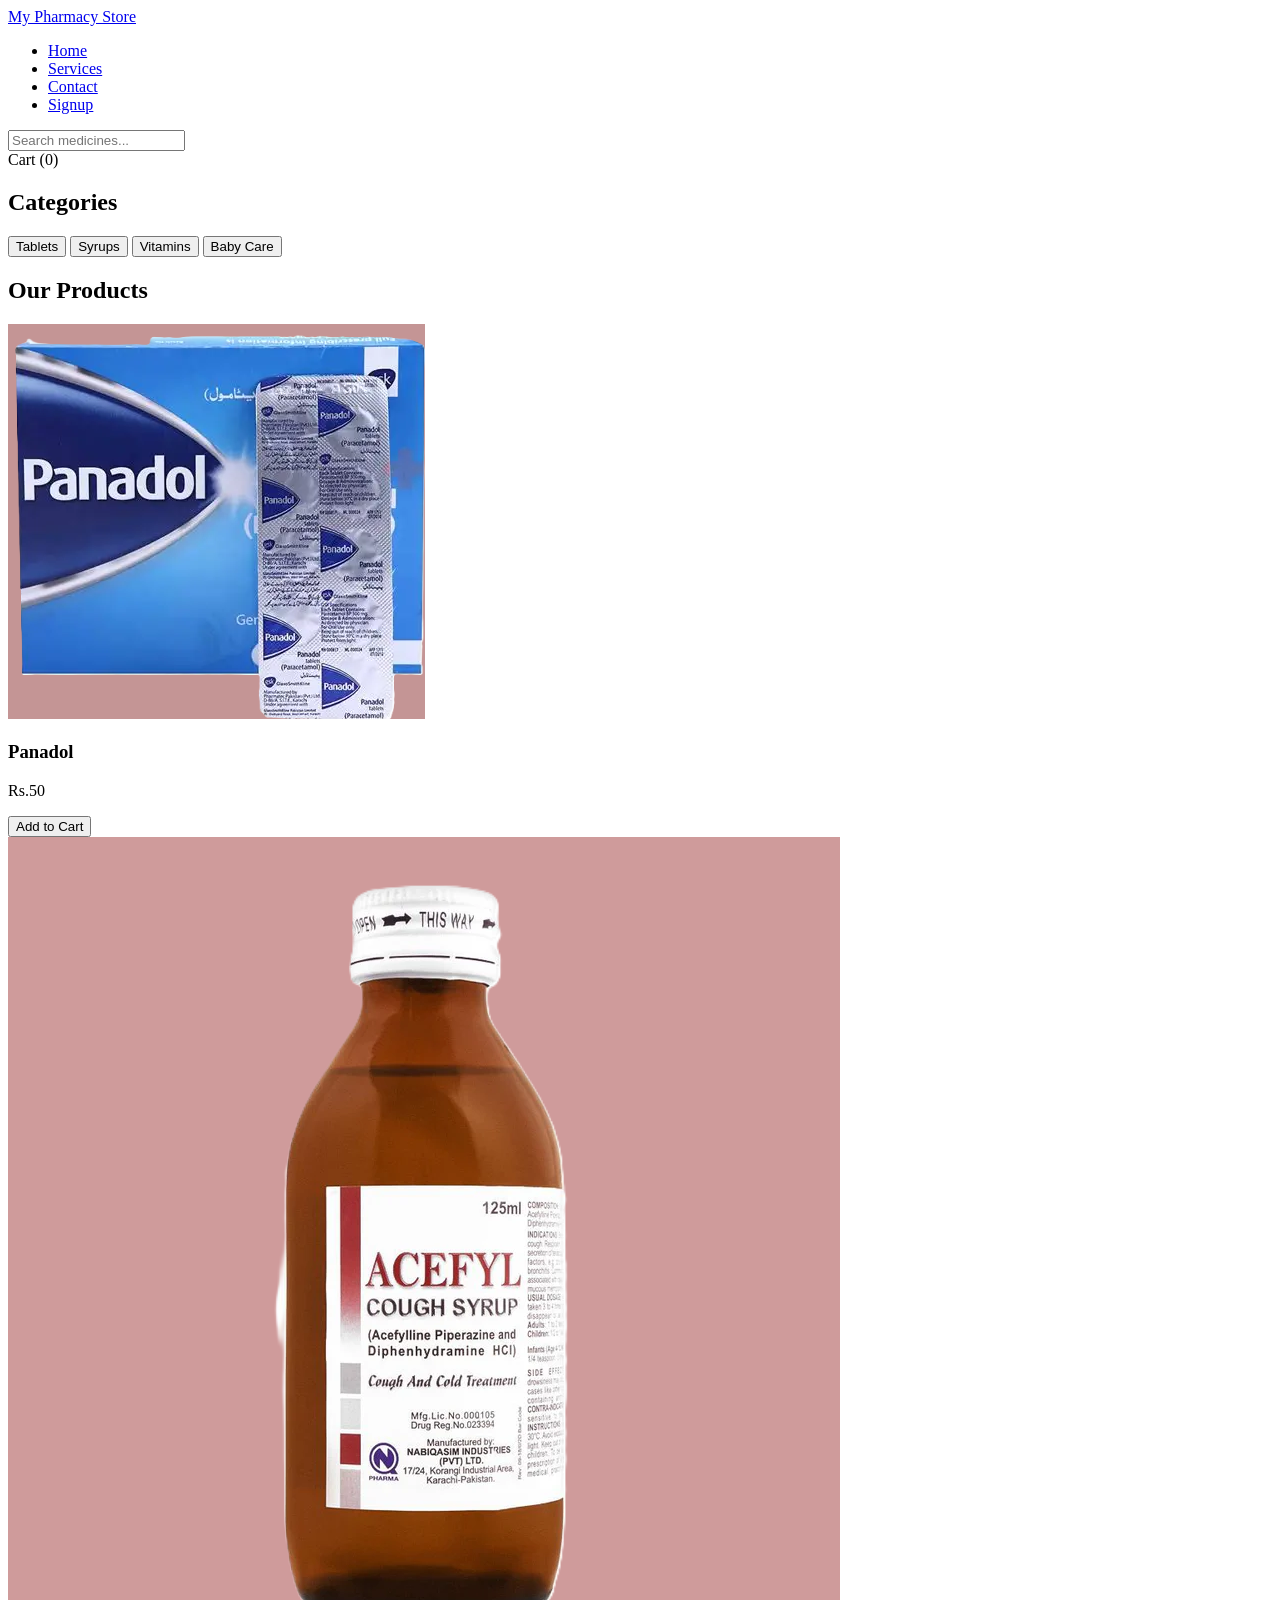
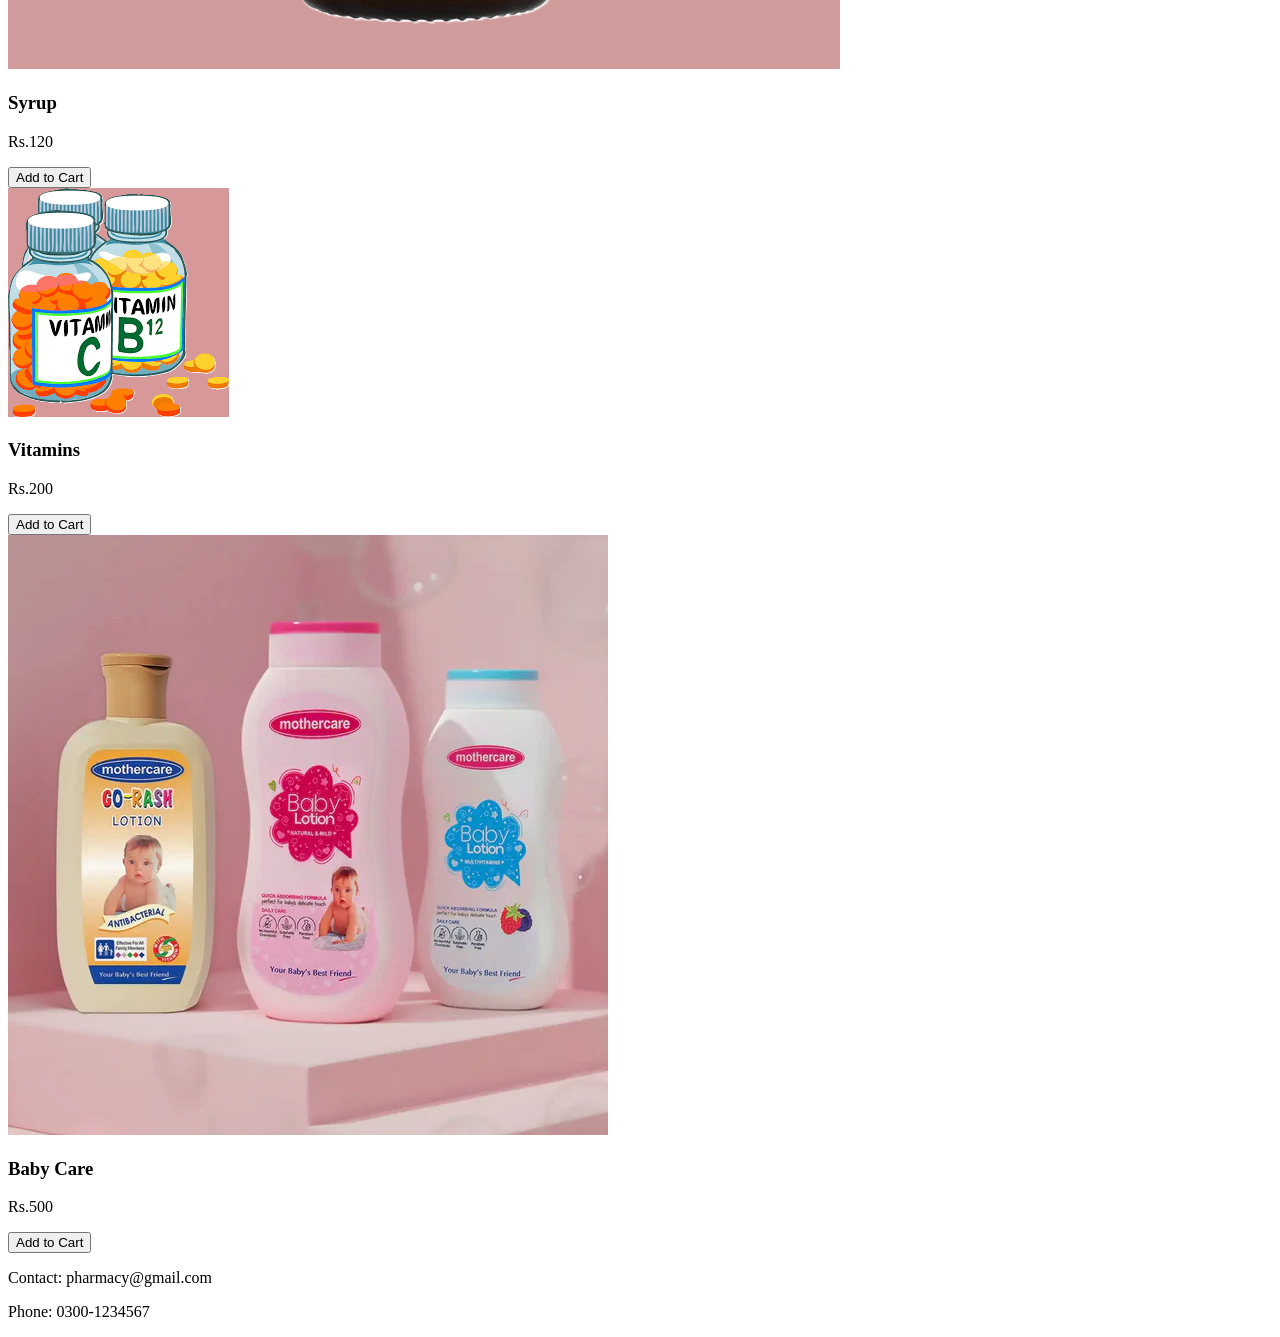
==== index.html @ c1d27a6e "Initial commit" ====
<!DOCTYPE html>
<html lang="en">
<head>
<meta charset="UTF-8">
<meta name="viewport" content="width=device-width, initial-scale=1.0">
<title>My Pharmacy Store</title>
<link rel="stylesheet" href="cssFile/globalStyles.css">
</head>

<body>

  
<header>
<nav>
<a href="#">My Pharmacy Store</a>


<ul>
  <li><a href="index.html">Home</a></li>
  <li><a href="pages/services.html">Services</a></li>
  <li><a href="pages/contact.html">Contact</a></li>
  <li><a href="pages/signup.html">Signup</a></li>
</ul>
<input type="text" placeholder="Search medicines...">
<div class="cart-box">
  Cart (<span id="cart-count">0</span>)
</div>
</nav>
</header> 
<div class="page">

<h2>Categories</h2>
<button class="cat-box" onclick="filterCategory('tablets')">Tablets</button>
<button class="cat-box" onclick="filterCategory('syrups')">Syrups</button>
<button class="cat-box" onclick="filterCategory('vitamins')">Vitamins</button>
<button class="cat-box" onclick="filterCategory('baby-care')">Baby Care</button>
</div>
<h2>Our Products</h2>

<div class="card-container">

<div class="card product tablets">
<img src="sources/panadol.png" alt="Panadol Medicine">
<h3>Panadol</h3>
<p>Rs.50</p>
<button onclick="addItem('Panadol', 50)">Add to Cart</button>
  
</div>

<div class="card product syrups">
<img src="sources/syrup.png" alt="Cough Syrup Medicine">
<h3>Syrup</h3>
<p>Rs.120</p>
<button onclick="addItem('Syrup', 120)">Add to Cart</button>
</div>

<div class="card product vitamins ">
<img src="sources/vitamins.png" alt="Vitamins Medicine">
<h3>Vitamins</h3>
<p>Rs.200</p>
<button onclick="addItem('Vitamins', 200)">Add to Cart</button>
</div>

<div class="card product baby-care">
<img src="sources/babycare.png" alt="Baby Care Products">
<h3>Baby Care</h3>
<p>Rs.500</p>
<button onclick="addItem('Baby Care', 500)">Add to Cart</button>
</div>
</div>
<script src="js/functions.js"></script>
</body>
</html>
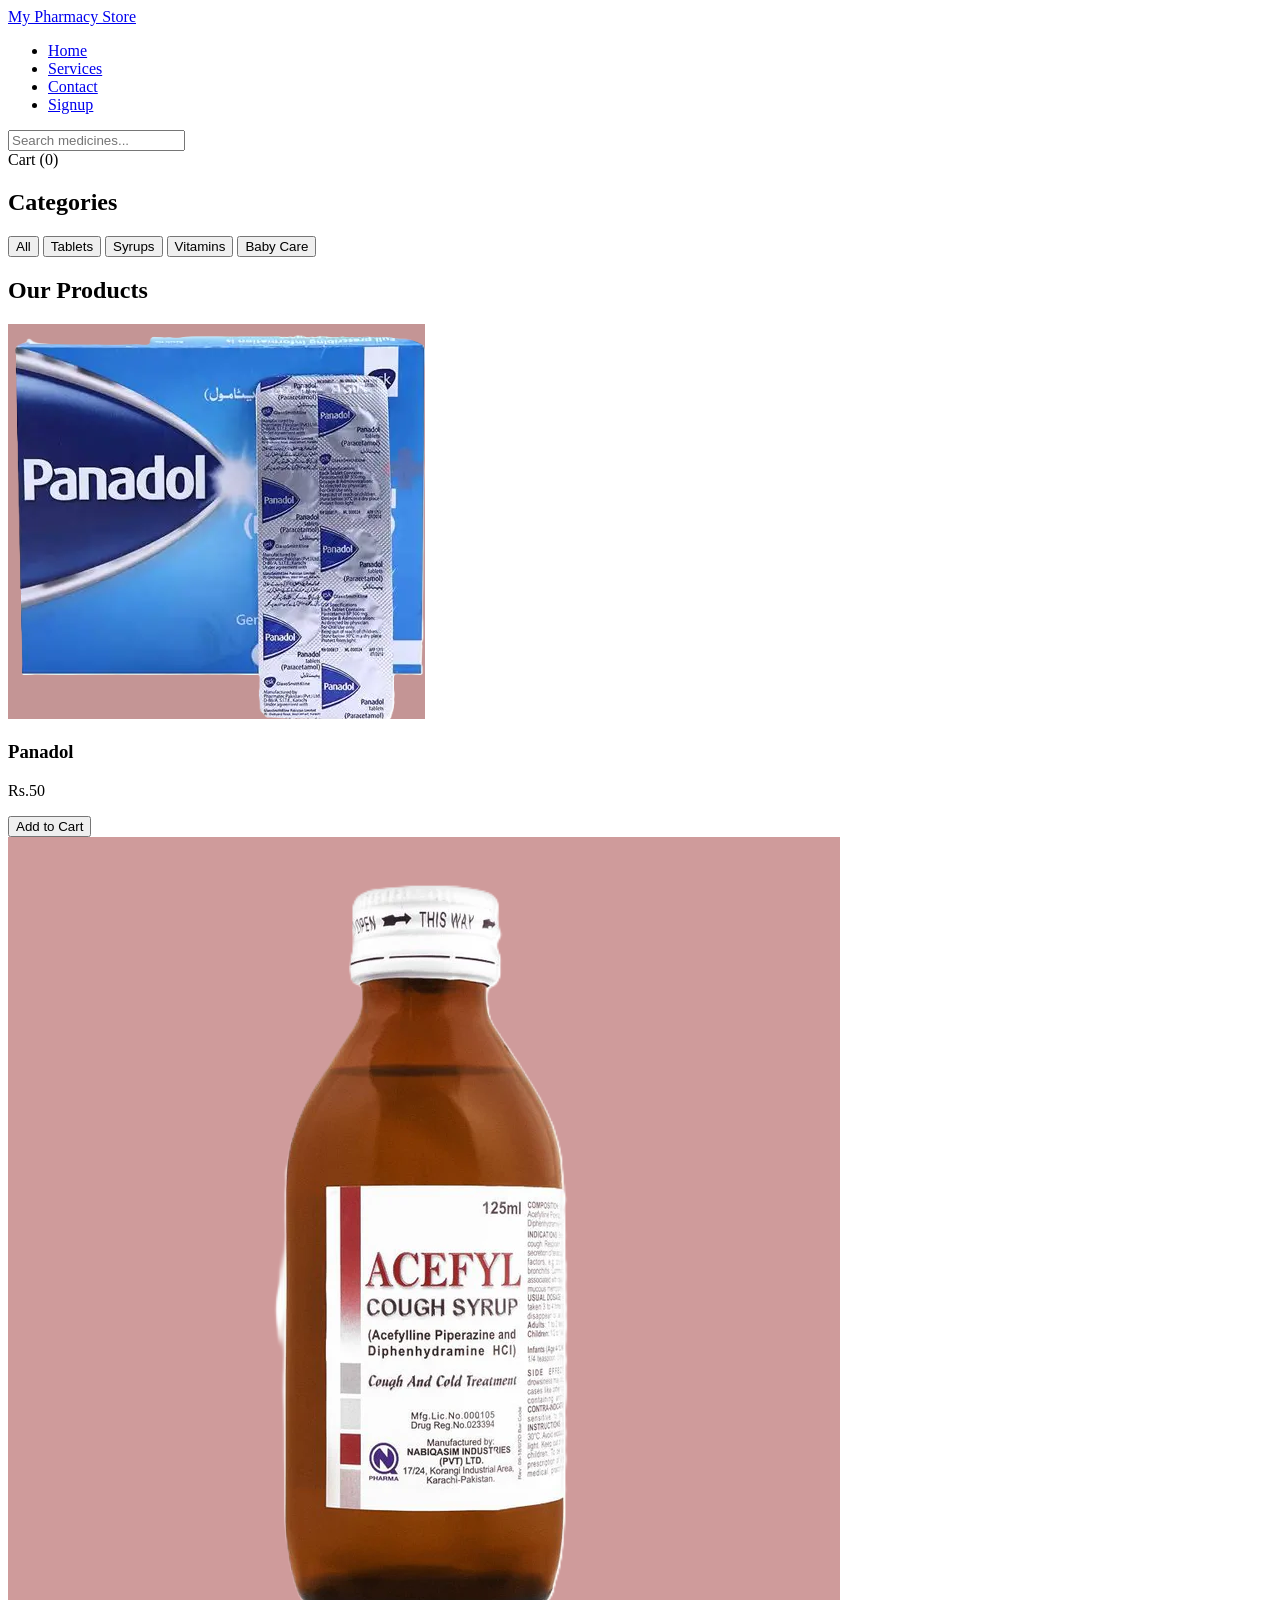
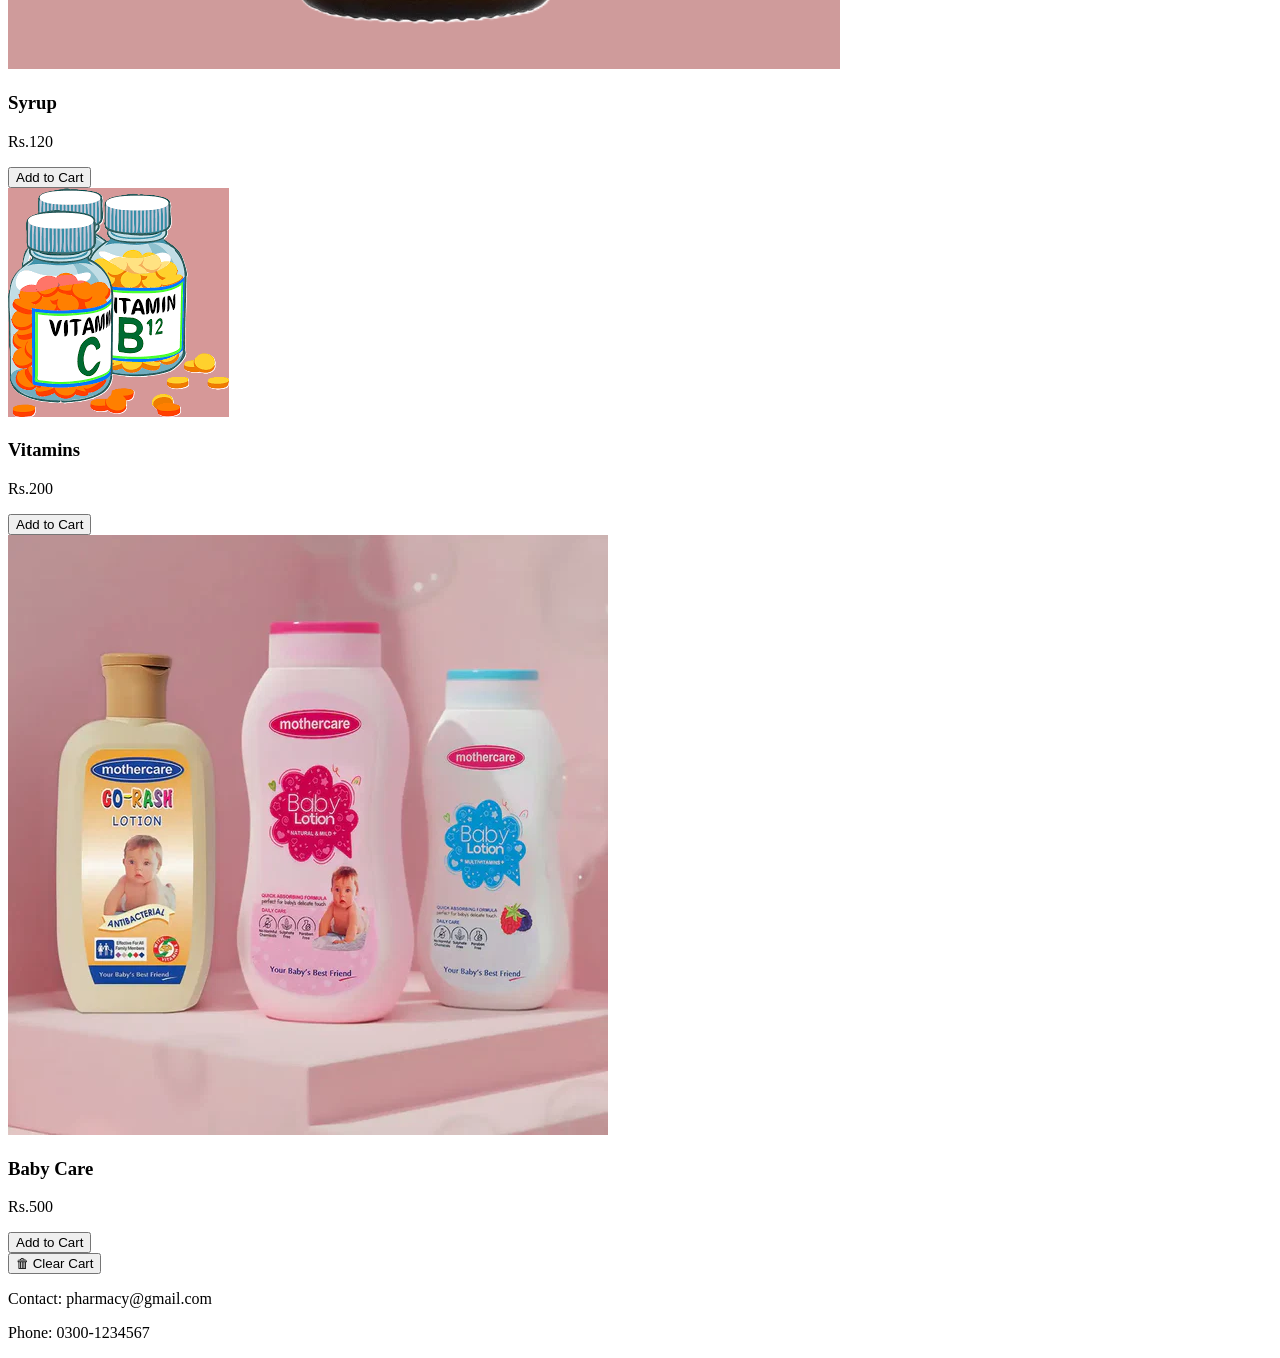
==== commit 95740dbe: "Initial commit" ====
--- a/index.html
+++ b/index.html
@@ -9,11 +9,10 @@
 
 <body>
 
-  
+
 <header>
 <nav>
 <a href="#">My Pharmacy Store</a>
-
 
 <ul>
   <li><a href="index.html">Home</a></li>
@@ -21,7 +20,12 @@
   <li><a href="pages/contact.html">Contact</a></li>
   <li><a href="pages/signup.html">Signup</a></li>
 </ul>
-<input type="text" placeholder="Search medicines...">
+<input 
+  type="text" 
+  id="searchBox" 
+  placeholder="Search medicines..."
+  onkeyup="searchProducts()"
+/>
 <div class="cart-box">
   Cart (<span id="cart-count">0</span>)
 </div>
@@ -30,6 +34,7 @@
 <div class="page">
 
 <h2>Categories</h2>
+<button class="cat-box" onclick="filterCategory('all')">All</button>
 <button class="cat-box" onclick="filterCategory('tablets')">Tablets</button>
 <button class="cat-box" onclick="filterCategory('syrups')">Syrups</button>
 <button class="cat-box" onclick="filterCategory('vitamins')">Vitamins</button>
@@ -43,7 +48,7 @@
 <img src="sources/panadol.png" alt="Panadol Medicine">
 <h3>Panadol</h3>
 <p>Rs.50</p>
-<button onclick="addItem('Panadol', 50)">Add to Cart</button>
+<button onclick="addItem('Tablets', 50)">Add to Cart</button>
   
 </div>
 
@@ -68,6 +73,12 @@
 <button onclick="addItem('Baby Care', 500)">Add to Cart</button>
 </div>
 </div>
+<div class="cart-actions">
+  <button class="clear-cart-btn" onclick="clearCart()">
+    🗑 Clear Cart
+  </button>
+</div>
 <script src="js/functions.js"></script>
+<div id="toast" class="toast"></div>
 </body>
 </html>
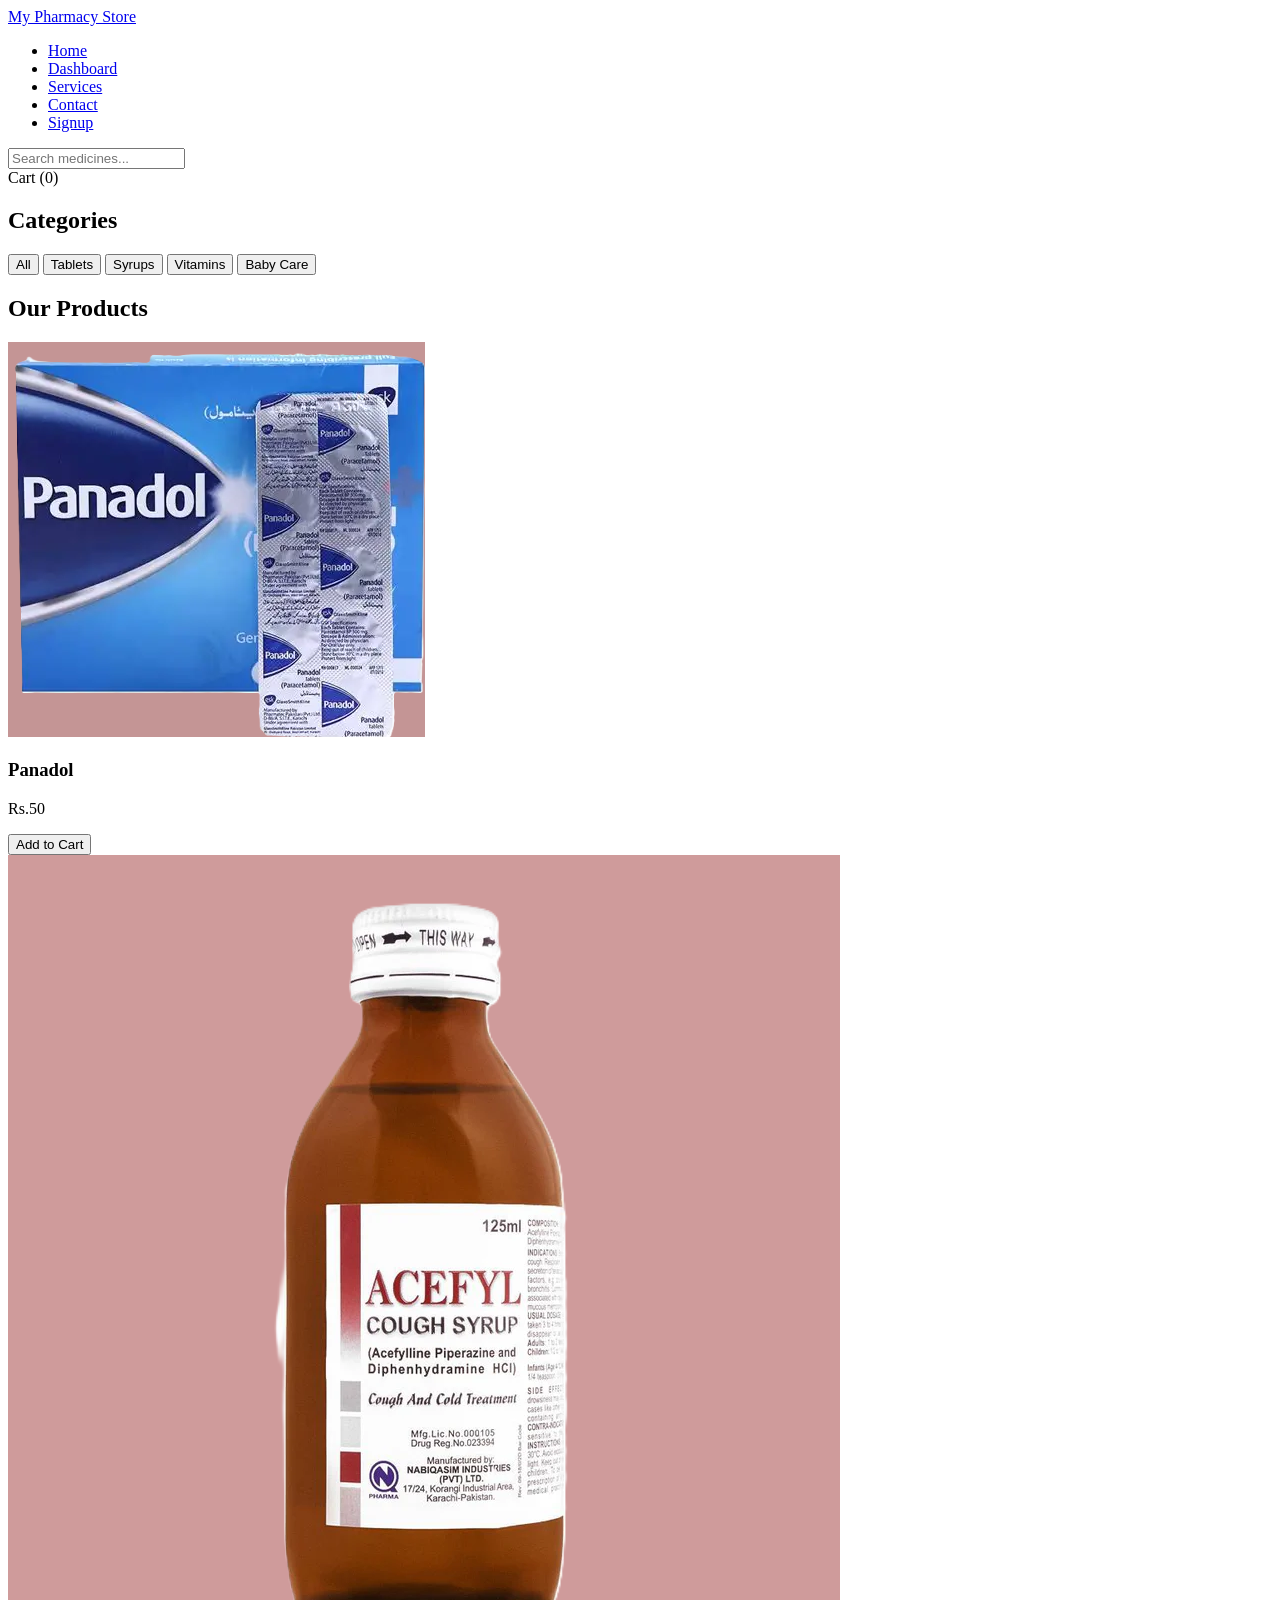
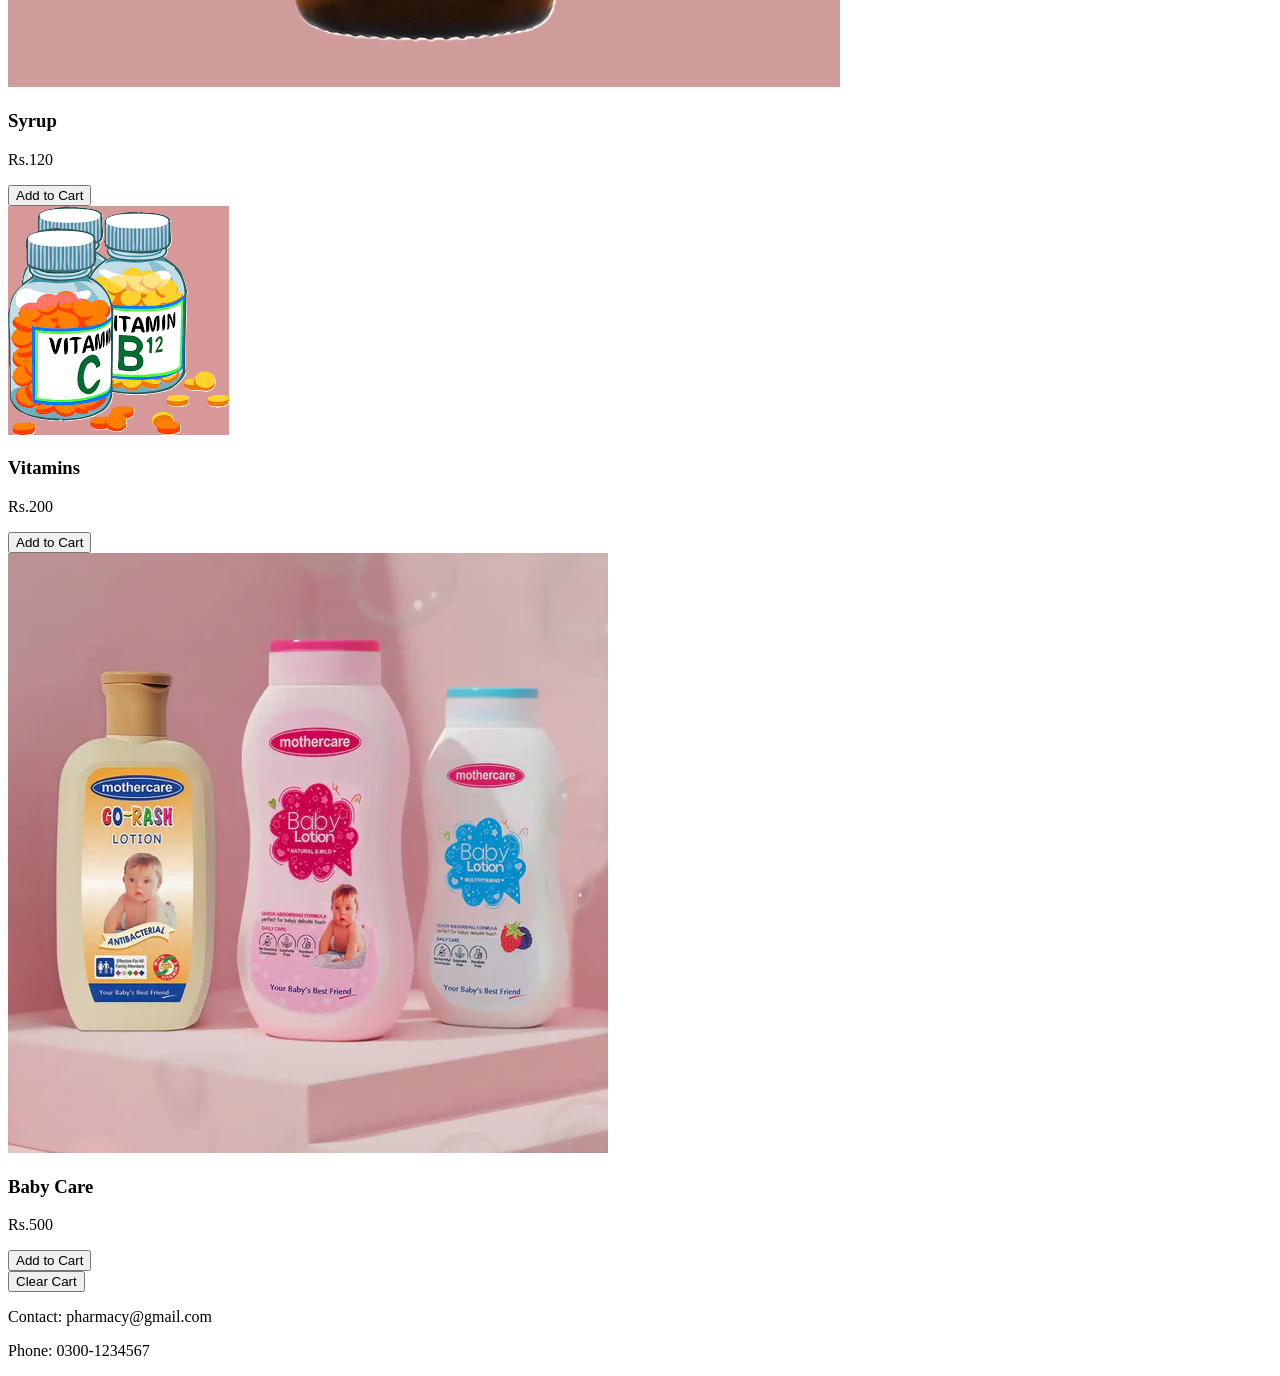
==== commit db968e4f: "Updated index and services pages" ====
--- a/index.html
+++ b/index.html
@@ -16,6 +16,7 @@
 
 <ul>
   <li><a href="index.html">Home</a></li>
+  <li><a href="pages/dashboard.html">Dashboard</a></li>
   <li><a href="pages/services.html">Services</a></li>
   <li><a href="pages/contact.html">Contact</a></li>
   <li><a href="pages/signup.html">Signup</a></li>
@@ -75,7 +76,7 @@
 </div>
 <div class="cart-actions">
   <button class="clear-cart-btn" onclick="clearCart()">
-    🗑 Clear Cart
+    Clear Cart
   </button>
 </div>
 <script src="js/functions.js"></script>
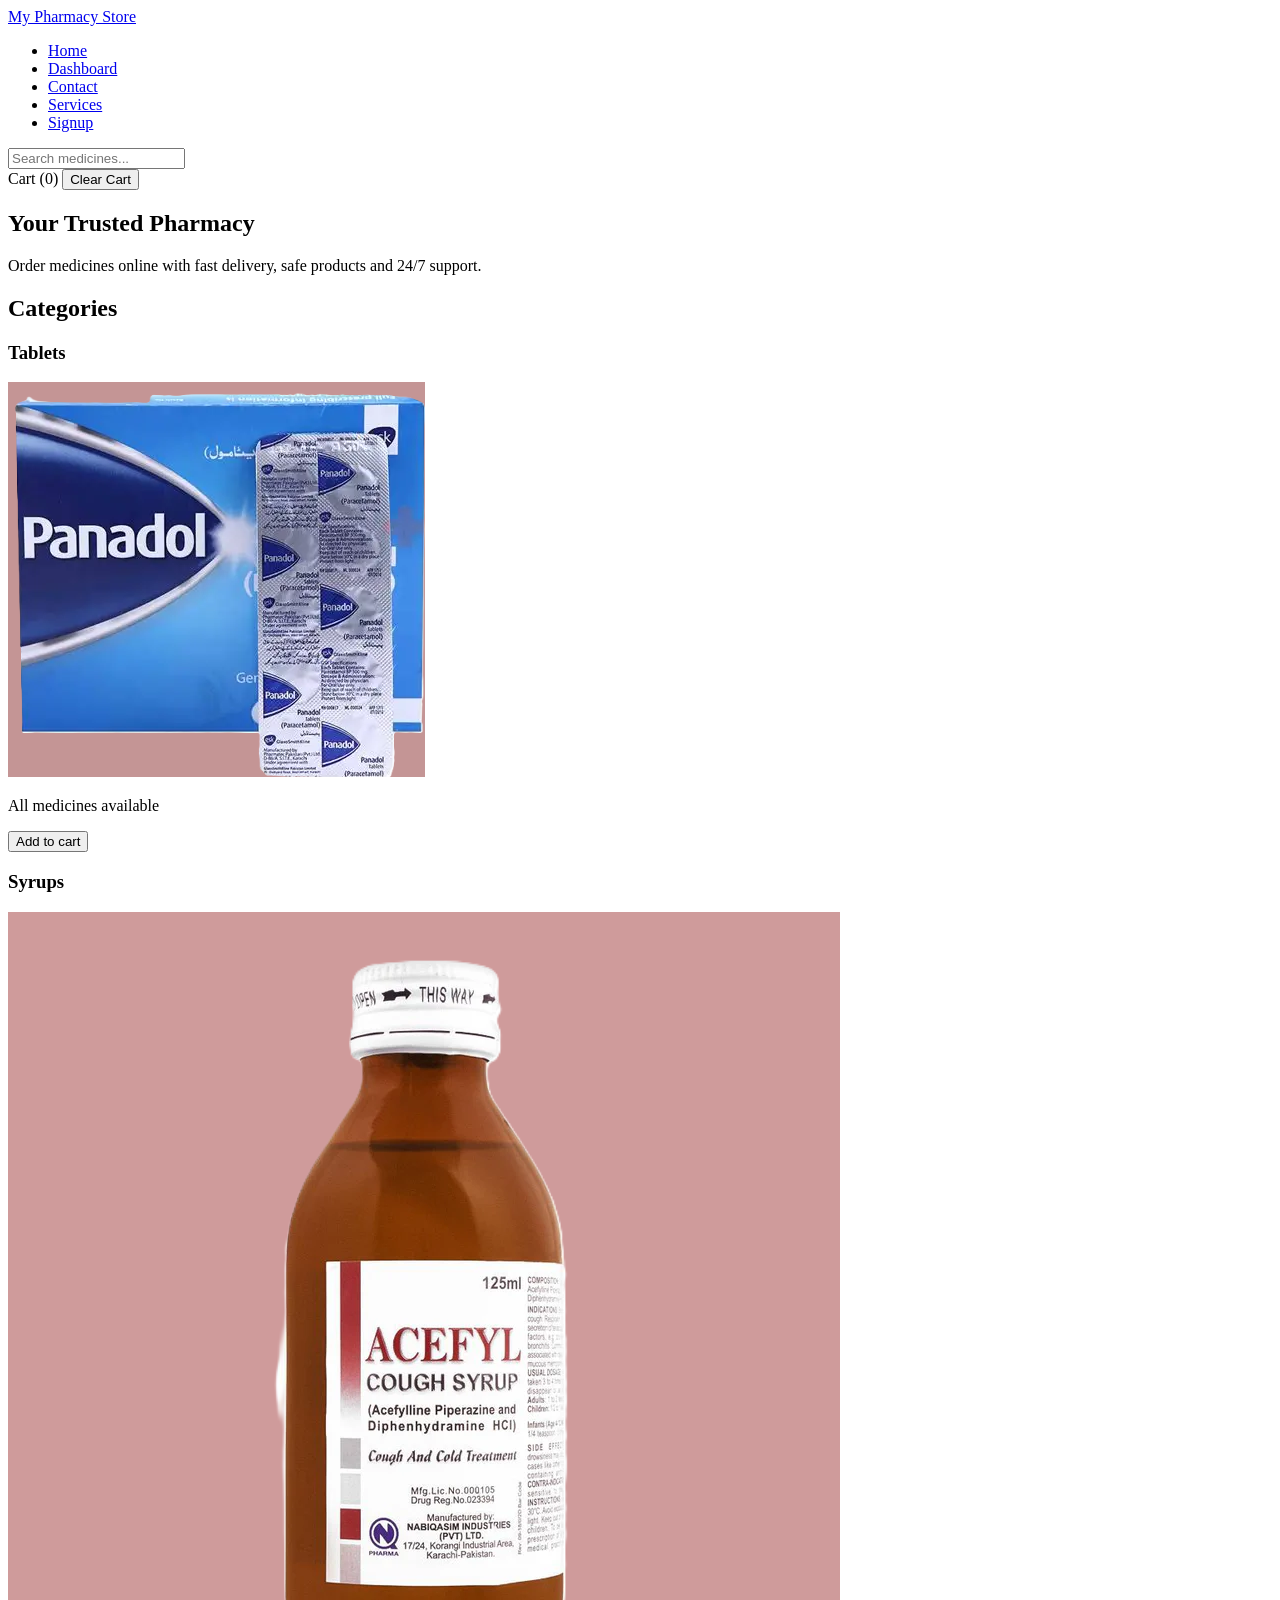
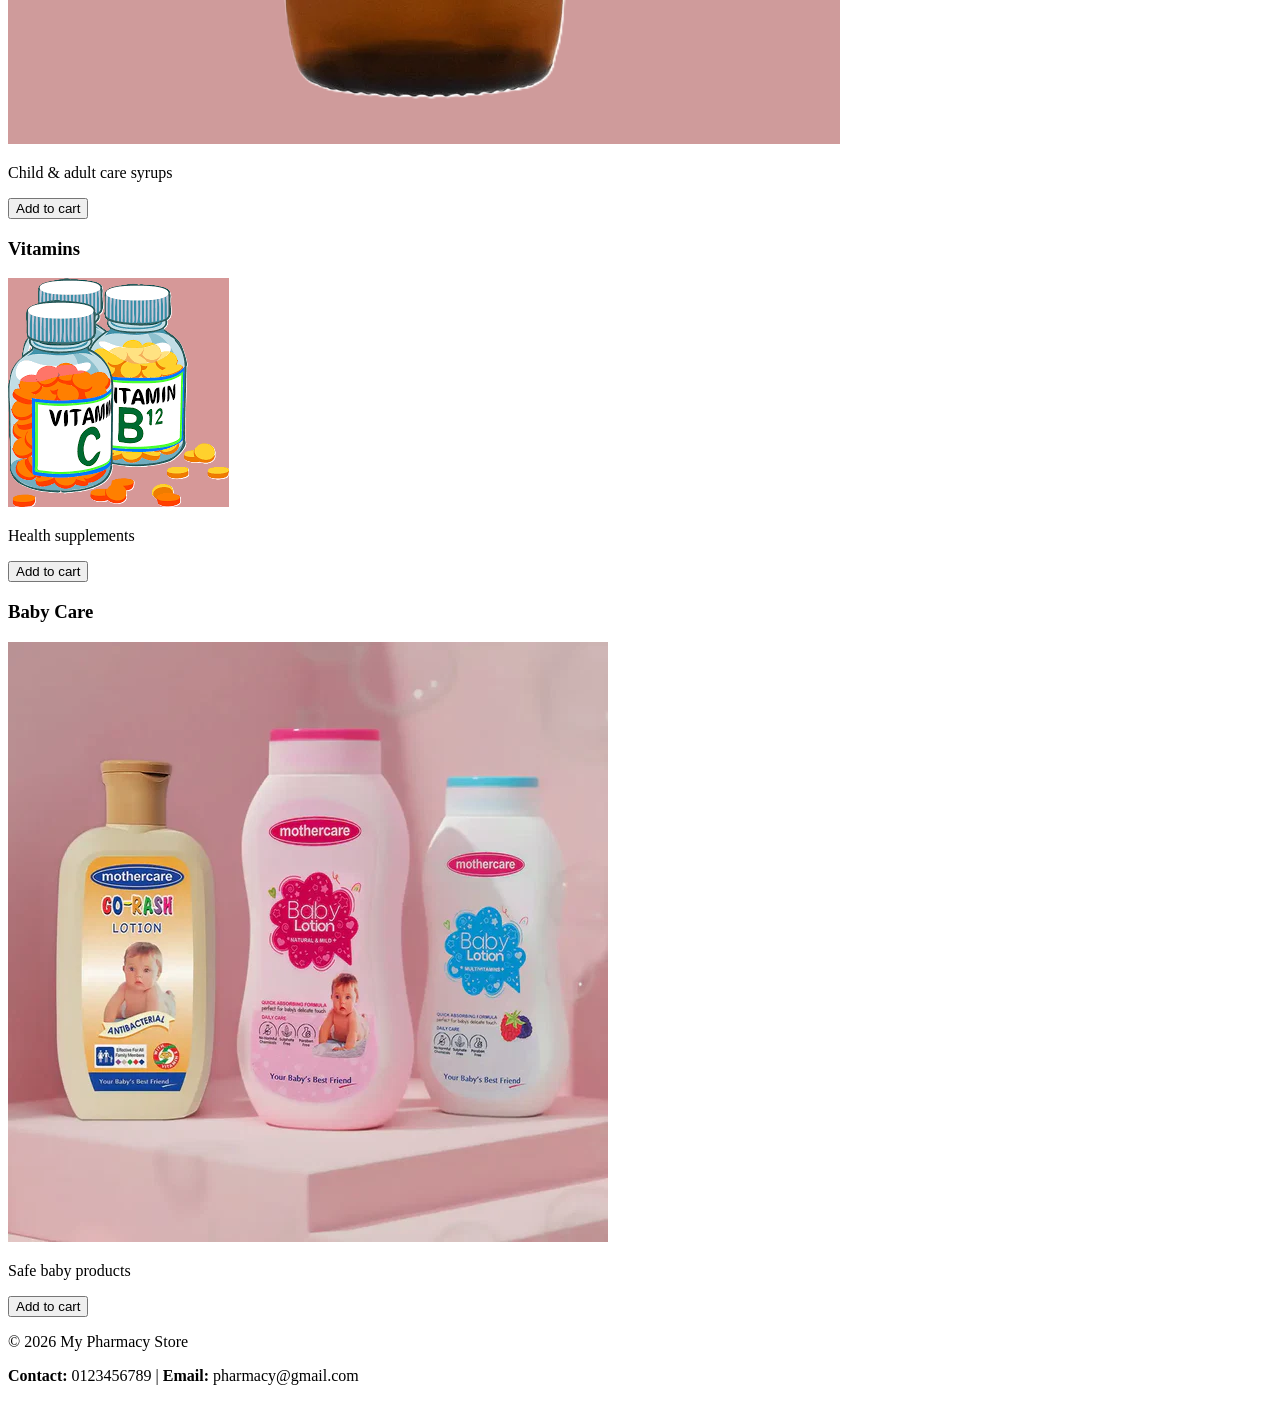
==== commit d37f1c9c: "Updated UI and site pages" ====
--- a/index.html
+++ b/index.html
@@ -3,83 +3,74 @@
 <head>
 <meta charset="UTF-8">
 <meta name="viewport" content="width=device-width, initial-scale=1.0">
-<title>My Pharmacy Store</title>
+<title>Pharmacy Store</title>
 <link rel="stylesheet" href="cssFile/globalStyles.css">
 </head>
 
 <body>
 
+<nav>
+  <a href="index.html">My Pharmacy Store</a>
 
-<header>
-<nav>
-<a href="#">My Pharmacy Store</a>
+  <ul>
+    <li><a href="index.html">Home</a></li>
+    <li><a href="pages/dashboard.html">Dashboard</a></li>
+    <li><a href="pages/contact.html">Contact</a></li>
+    <li><a href="pages/services.html">Services</a></li>
+    <li><a href="pages/signup.html">Signup</a></li>
+  </ul>
+<input type="text" id="searchBox" placeholder="Search medicines..." onkeyup="searchProducts()">
 
-<ul>
-  <li><a href="index.html">Home</a></li>
-  <li><a href="pages/dashboard.html">Dashboard</a></li>
-  <li><a href="pages/services.html">Services</a></li>
-  <li><a href="pages/contact.html">Contact</a></li>
-  <li><a href="pages/signup.html">Signup</a></li>
-</ul>
-<input 
-  type="text" 
-  id="searchBox" 
-  placeholder="Search medicines..."
-  onkeyup="searchProducts()"
-/>
-<div class="cart-box">
-  Cart (<span id="cart-count">0</span>)
-</div>
+  <div>
+    Cart (<span id="cart-count">0</span>)
+    <button onclick="clearCart()">Clear Cart</button>
+  </div>
 </nav>
-</header> 
-<div class="page">
 
-<h2>Categories</h2>
-<button class="cat-box" onclick="filterCategory('all')">All</button>
-<button class="cat-box" onclick="filterCategory('tablets')">Tablets</button>
-<button class="cat-box" onclick="filterCategory('syrups')">Syrups</button>
-<button class="cat-box" onclick="filterCategory('vitamins')">Vitamins</button>
-<button class="cat-box" onclick="filterCategory('baby-care')">Baby Care</button>
-</div>
-<h2>Our Products</h2>
+<!-- HERO (CLASS 1) -->
+<section class="hero">
+  <h1>Your Trusted Pharmacy</h1>
+  <p>Order medicines online with fast delivery, safe products and 24/7 support.</p>
+</section>
 
-<div class="card-container">
+<!-- PRODUCTS -->
+<section>
+  <h2>Categories</h2>
 
-<div class="card product tablets">
-<img src="sources/panadol.png" alt="Panadol Medicine">
-<h3>Panadol</h3>
-<p>Rs.50</p>
-<button onclick="addItem('Tablets', 50)">Add to Cart</button>
-  
-</div>
+  <div class="product-card">
+    <h3>Tablets</h3>
+    <img src="sources/panadol.png" alt="Panadol">
+    <p>All medicines available</p>
+    <button onclick="addItem('Panadol', 200)">Add to cart</button>
+  </div>
 
-<div class="card product syrups">
-<img src="sources/syrup.png" alt="Cough Syrup Medicine">
-<h3>Syrup</h3>
-<p>Rs.120</p>
-<button onclick="addItem('Syrup', 120)">Add to Cart</button>
-</div>
+  <div class="product-card">
+    <h3>Syrups</h3>
+    <img src="sources/syrup.png" alt="Syrups">
+    <p>Child & adult care syrups</p>
+    <button onclick="addItem('Syrup', 300)">Add to cart</button>
+  </div>
 
-<div class="card product vitamins ">
-<img src="sources/vitamins.png" alt="Vitamins Medicine">
-<h3>Vitamins</h3>
-<p>Rs.200</p>
-<button onclick="addItem('Vitamins', 200)">Add to Cart</button>
-</div>
+  <div class="product-card">
+    <h3>Vitamins</h3>
+    <img src="sources/vitamins.png" alt="Vitamins">
+    <p>Health supplements</p>
+    <button onclick="addItem('Vitamins', 500)">Add to cart</button>
+  </div>
 
-<div class="card product baby-care">
-<img src="sources/babycare.png" alt="Baby Care Products">
-<h3>Baby Care</h3>
-<p>Rs.500</p>
-<button onclick="addItem('Baby Care', 500)">Add to Cart</button>
-</div>
-</div>
-<div class="cart-actions">
-  <button class="clear-cart-btn" onclick="clearCart()">
-    Clear Cart
-  </button>
-</div>
+  <div class="product-card">
+    <h3>Baby Care</h3>
+    <img src="sources/babycare.png" alt="Baby Care">
+    <p>Safe baby products</p>
+    <button onclick="addItem('BabyCare', 150)">Add to cart</button>
+  </div>
+</section>
 <script src="js/functions.js"></script>
 <div id="toast" class="toast"></div>
+<footer>
+  <p>© 2026 My Pharmacy Store</p>
+  <p><strong>Contact:</strong> 0123456789 | <strong>Email:</strong> pharmacy@gmail.com</p>
+</footer>
+
 </body>
 </html>
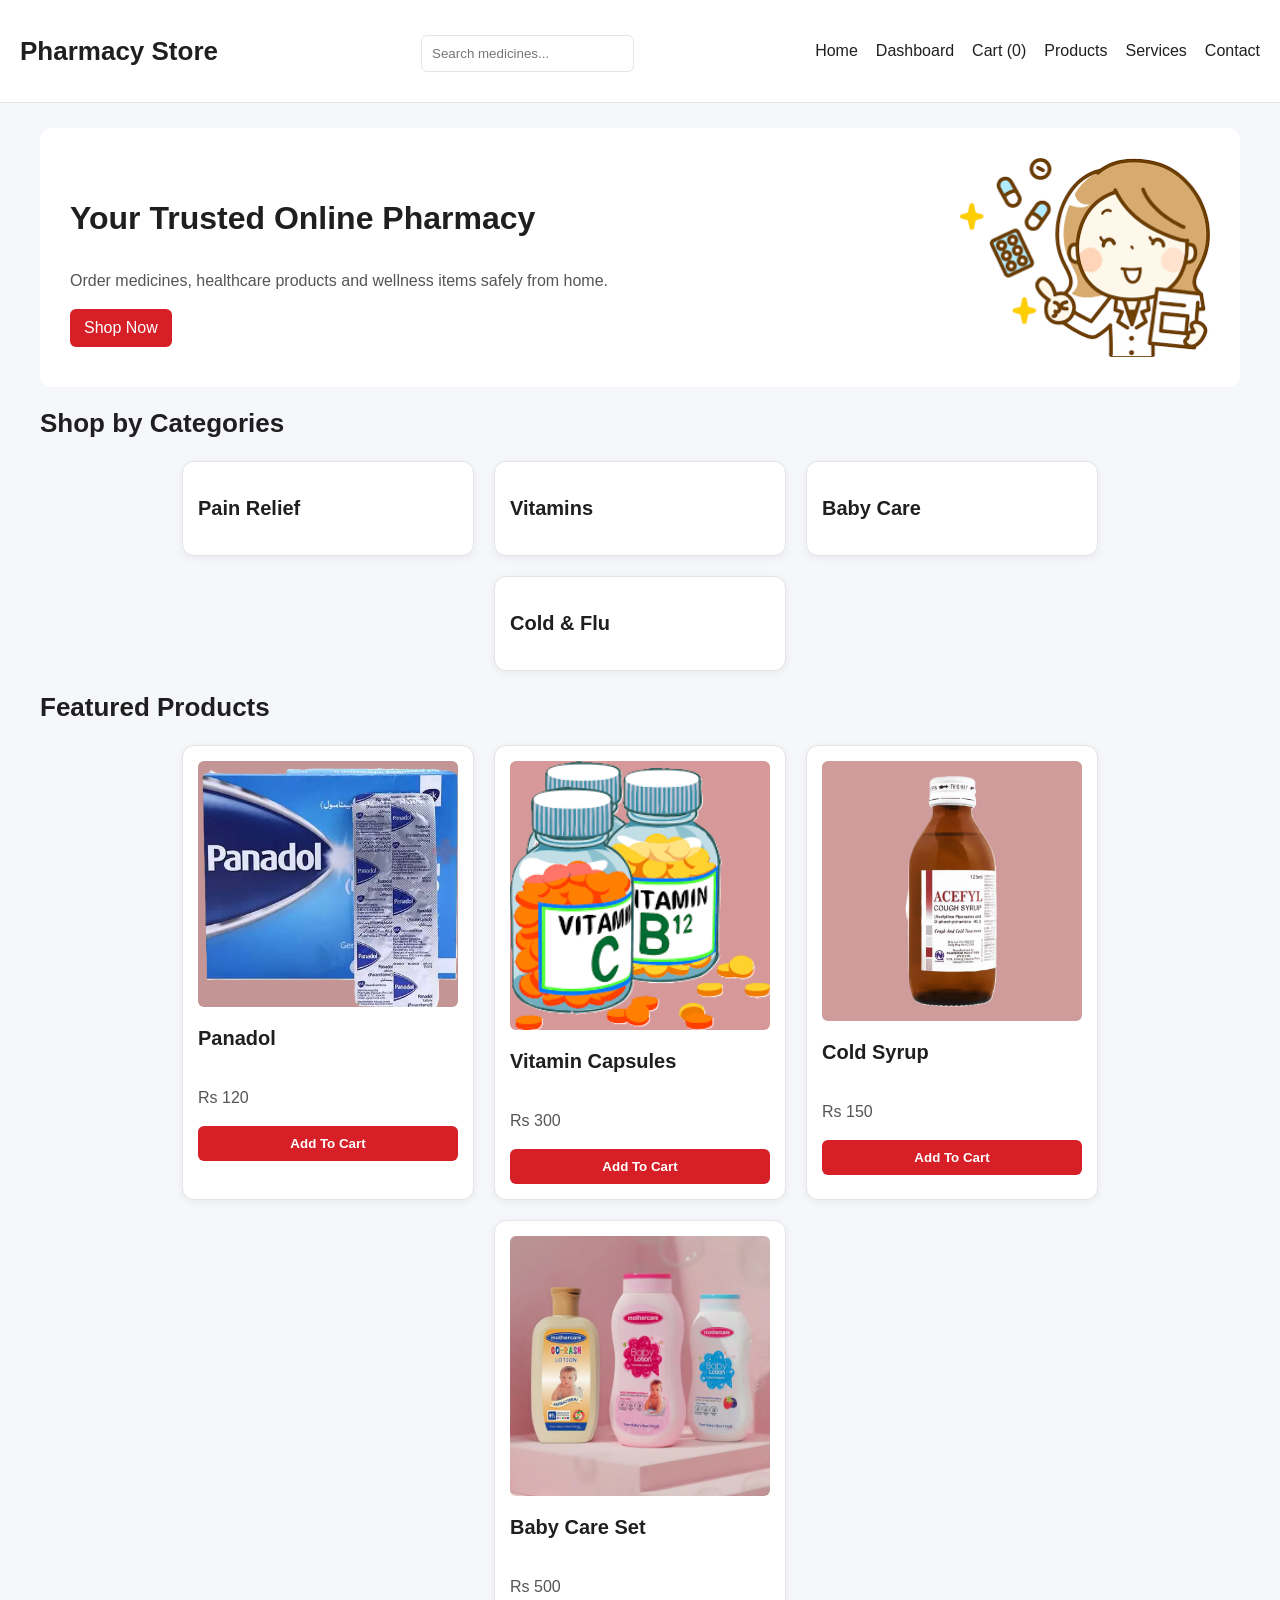
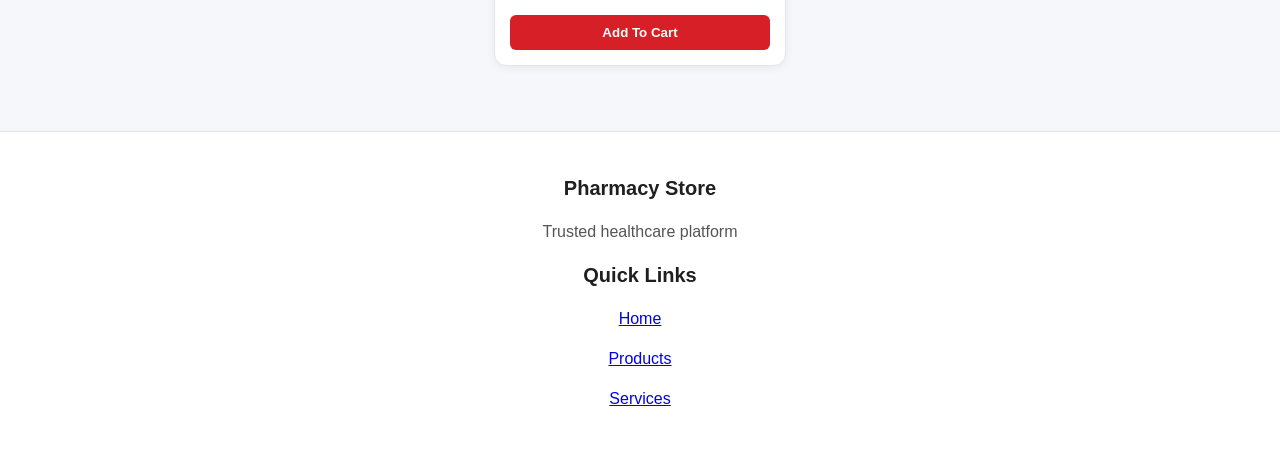
==== commit cfce56a9: "Updated pharmacy e-commerce project (cart, search, UI fixes)" ====
--- a/index.html
+++ b/index.html
@@ -1,76 +1,140 @@
 <!DOCTYPE html>
 <html lang="en">
+
 <head>
-<meta charset="UTF-8">
-<meta name="viewport" content="width=device-width, initial-scale=1.0">
-<title>Pharmacy Store</title>
-<link rel="stylesheet" href="cssFile/globalStyles.css">
+  <meta charset="UTF-8">
+  <meta name="viewport" content="width=device-width, initial-scale=1.0">
+
+  <title>Pharmacy Store - Online Pharmacy</title>
+
+  <link rel="stylesheet" href="cssfile/globalStyles.css">
 </head>
 
 <body>
 
+<!-- ================= NAVBAR ================= -->
 <nav>
-  <a href="index.html">My Pharmacy Store</a>
+
+  <a href="index.html">
+    <h2>Pharmacy Store</h2>
+  </a>
+
+  <!-- SEARCH -->
+  <div class="select-container">
+    <input type="text"
+      placeholder="Search medicines..."
+      onkeyup="searchProducts(this.value)" />
+  </div>
 
   <ul>
     <li><a href="index.html">Home</a></li>
     <li><a href="pages/dashboard.html">Dashboard</a></li>
+    <li>
+      <a href="pages/cart.html">
+        Cart (<span id="cartCount">0</span>)
+      </a>
+    </li>
+    <li><a href="pages/products.html">Products</a></li>
+    <li><a href="pages/services.html">Services</a></li>
     <li><a href="pages/contact.html">Contact</a></li>
-    <li><a href="pages/services.html">Services</a></li>
-    <li><a href="pages/signup.html">Signup</a></li>
   </ul>
-<input type="text" id="searchBox" placeholder="Search medicines..." onkeyup="searchProducts()">
 
-  <div>
-    Cart (<span id="cart-count">0</span>)
-    <button onclick="clearCart()">Clear Cart</button>
-  </div>
 </nav>
 
-<!-- HERO (CLASS 1) -->
-<section class="hero">
-  <h1>Your Trusted Pharmacy</h1>
-  <p>Order medicines online with fast delivery, safe products and 24/7 support.</p>
+<!-- ================= PAGE ================= -->
+<section class="page">
+
+  <!-- HERO -->
+  <section class="hero">
+
+    <div class="hero-text">
+
+      <h1>Your Trusted Online Pharmacy</h1>
+
+      <p>
+        Order medicines, healthcare products and wellness items safely from home.
+      </p>
+
+      <a href="pages/products.html" class="link-button">
+        Shop Now
+      </a>
+
+    </div>
+
+    <div class="hero-image">
+      <img src="sources/pharmacytrusts.png" alt="Pharmacy Hero">
+    </div>
+
+  </section>
+
+  <!-- CATEGORIES -->
+  <h2>Shop by Categories</h2>
+
+  <section class="card-container">
+
+    <div class="card"><h3>Pain Relief</h3></div>
+    <div class="card"><h3>Vitamins</h3></div>
+    <div class="card"><h3>Baby Care</h3></div>
+    <div class="card"><h3>Cold & Flu</h3></div>
+
+  </section>
+
+  <!-- PRODUCTS -->
+  <h2>Featured Products</h2>
+
+  <section class="card-container">
+
+    <div class="card">
+      <img src="sources/panadol.png">
+      <h3>Panadol</h3>
+      <p>Rs 120</p>
+      <button onclick="addToCart('Panadol', 120)">Add To Cart</button>
+    </div>
+
+    <div class="card">
+      <img src="sources/vitamins.png">
+      <h3>Vitamin Capsules</h3>
+      <p>Rs 300</p>
+      <button onclick="addToCart('Vitamin Capsules', 300)">Add To Cart</button>
+    </div>
+
+    <div class="card">
+      <img src="sources/syrup.png">
+      <h3>Cold Syrup</h3>
+      <p>Rs 150</p>
+      <button onclick="addToCart('Cold Syrup', 150)">Add To Cart</button>
+    </div>
+    <div class="card">
+      <img src="sources/babycare.png">
+      <h3>Baby Care Set</h3>
+      <p>Rs 500</p>
+      <button onclick="addToCart('Baby Care Set', 500)">Add To Cart</button>
+    </div>
+
+  </section>
+
 </section>
 
-<!-- PRODUCTS -->
-<section>
-  <h2>Categories</h2>
+<!-- FOOTER -->
+<footer>
+  <section class="footer-container">
 
-  <div class="product-card">
-    <h3>Tablets</h3>
-    <img src="sources/panadol.png" alt="Panadol">
-    <p>All medicines available</p>
-    <button onclick="addItem('Panadol', 200)">Add to cart</button>
-  </div>
+    <div>
+      <h3>Pharmacy Store</h3>
+      <p>Trusted healthcare platform</p>
+    </div>
 
-  <div class="product-card">
-    <h3>Syrups</h3>
-    <img src="sources/syrup.png" alt="Syrups">
-    <p>Child & adult care syrups</p>
-    <button onclick="addItem('Syrup', 300)">Add to cart</button>
-  </div>
+    <div>
+      <h3>Quick Links</h3>
+      <p><a href="index.html">Home</a></p>
+      <p><a href="pages/products.html">Products</a></p>
+      <p><a href="pages/services.html">Services</a></p>
+    </div>
 
-  <div class="product-card">
-    <h3>Vitamins</h3>
-    <img src="sources/vitamins.png" alt="Vitamins">
-    <p>Health supplements</p>
-    <button onclick="addItem('Vitamins', 500)">Add to cart</button>
-  </div>
+  </section>
+</footer>
 
-  <div class="product-card">
-    <h3>Baby Care</h3>
-    <img src="sources/babycare.png" alt="Baby Care">
-    <p>Safe baby products</p>
-    <button onclick="addItem('BabyCare', 150)">Add to cart</button>
-  </div>
-</section>
 <script src="js/functions.js"></script>
-<div id="toast" class="toast"></div>
-<footer>
-  <p>© 2026 My Pharmacy Store</p>
-  <p><strong>Contact:</strong> 0123456789 | <strong>Email:</strong> pharmacy@gmail.com</p>
-</footer>
 
 </body>
 </html>
--- a/cssfile/globalStyles.css
+++ b/cssfile/globalStyles.css
@@ -0,0 +1,355 @@
+
+/* =========================================================
+   DESIGN SYSTEM (PHARMACARE - WALGREENS INSPIRED)
+========================================================= */
+:root {
+
+  --brand-primary-color: #d61f26;
+  --brand-secondary-color: #b71c1c;
+  --brand-accent-color: #28a745;
+
+  --bg-main: #f6f7fb;
+  --bg-card: #ffffff;
+
+  --text-primary-color: #1f1f1f;
+  --text-secondary-color: #555555;
+  --text-muted-color: #888888;
+
+  --border-primary-color: #e5e5e5;
+
+  --radius-sm: 6px;
+  --radius-md: 12px;
+
+  --transition: 0.25s ease;
+
+  --shadow-sm: 0 2px 8px rgba(0,0,0,0.06);
+  --shadow-md: 0 6px 18px rgba(0,0,0,0.08);
+}
+
+/* =========================================================
+   GLOBAL BASE
+========================================================= */
+body {
+  margin: 0;
+  font-family: Arial, Helvetica, sans-serif;
+  background: var(--bg-main);
+  color: var(--text-primary-color);
+}
+
+/* =========================================================
+   TYPOGRAPHY
+========================================================= */
+h1 { font-size: 32px; }
+h2 { font-size: 26px; }
+h3 { font-size: 20px; }
+
+p {
+  color: var(--text-secondary-color);
+  line-height: 1.5;
+}
+
+/* =========================================================
+   BUTTON SYSTEM
+========================================================= */
+button {
+  padding: 10px 16px;
+  border: none;
+  cursor: pointer;
+  background: var(--brand-primary-color);
+  color: white;
+  border-radius: var(--radius-sm);
+  transition: var(--transition);
+  font-weight: 600;
+}
+
+button:hover {
+  background: var(--brand-secondary-color);
+  transform: translateY(-2px);
+  box-shadow: var(--shadow-sm);
+}
+
+.link-button {
+  display: inline-block;
+  text-decoration: none;
+  padding: 10px 14px;
+  background: var(--brand-primary-color);
+  color: white;
+  border-radius: var(--radius-sm);
+  transition: var(--transition);
+}
+
+.link-button:hover {
+  background: var(--brand-secondary-color);
+  transform: translateY(-2px);
+}
+
+/* =========================================================
+   NAVBAR
+========================================================= */
+nav {
+  display: flex;
+  justify-content: space-between;
+  align-items: center;
+  padding: 14px 20px;
+  background: white;
+  border-bottom: 1px solid var(--border-primary-color);
+  position: sticky;
+  top: 0;
+  z-index: 1000;
+}
+
+nav > a {
+  font-size: 22px;
+  font-weight: bold;
+  color: var(--brand-primary-color);
+  text-decoration: none;
+}
+
+nav ul {
+  display: flex;
+  list-style: none;
+  gap: 18px;
+  margin: 0;
+  padding: 0;
+}
+
+nav a {
+  text-decoration: none;
+  color: var(--text-primary-color);
+  font-weight: 500;
+  transition: var(--transition);
+}
+
+nav a:hover {
+  color: var(--brand-primary-color);
+}
+
+/* =========================================================
+   PAGE LAYOUT
+========================================================= */
+.page {
+  padding: 25px;
+  max-width: 1200px;
+  margin: auto;
+}
+
+.page-header {
+  text-align: center;
+  margin-bottom: 25px;
+}
+
+/* =========================================================
+   HERO SECTION
+========================================================= */
+.hero {
+  display: flex;
+  justify-content: space-between;
+  align-items: center;
+  gap: 20px;
+  padding: 30px;
+  background: white;
+  border-radius: var(--radius-md);
+}
+
+.hero-image {
+  display: flex;
+  justify-content: center;
+}
+
+.hero-image img {
+  max-width: 250px;
+}
+
+/* =========================================================
+   CARD SYSTEM
+========================================================= */
+.card-container {
+  display: flex;
+  flex-wrap: wrap;
+  justify-content: center;
+  gap: 20px;
+}
+
+.card {
+  width: 260px;
+  background: var(--bg-card);
+  border: 1px solid var(--border-primary-color);
+  border-radius: var(--radius-md);
+  padding: 15px;
+  display: flex;
+  flex-direction: column;
+  transition: var(--transition);
+  box-shadow: var(--shadow-sm);
+}
+
+.card:hover {
+  transform: translateY(-6px);
+  box-shadow: var(--shadow-md);
+}
+
+.card img {
+  width: 100%;
+  border-radius: var(--radius-sm);
+}
+
+/* =========================================================
+   FORM SYSTEM
+========================================================= */
+.form-container {
+  width: 100%;
+  max-width: 420px;
+  margin: auto;
+  background: white;
+  padding: 20px;
+  border-radius: var(--radius-md);
+  box-shadow: var(--shadow-sm);
+}
+
+input, textarea, select {
+  width: 100%;
+  padding: 10px;
+  margin-top: 5px;
+  border: 1px solid var(--border-primary-color);
+  border-radius: var(--radius-sm);
+  outline: none;
+  transition: var(--transition);
+}
+
+input:focus, textarea:focus {
+  border-color: var(--brand-primary-color);
+  box-shadow: 0 0 5px rgba(214,31,38,0.2);
+}
+
+/* =========================================================
+   CONTACT LAYOUT
+========================================================= */
+.contact-grid {
+  display: flex;
+  gap: 20px;
+  flex-wrap: wrap;
+  justify-content: center;
+}
+
+.form-card {
+  width: 350px;
+}
+
+.support-card {
+  width: 300px;
+}
+
+.section-title {
+  margin-top: 40px;
+  text-align: center;
+}
+
+.emergency-text {
+  color: red;
+  font-weight: bold;
+}
+
+/* =========================================================
+   TABLE SYSTEM
+========================================================= */
+table {
+  width: 100%;
+  border-collapse: collapse;
+  background: white;
+  border-radius: var(--radius-md);
+  overflow: hidden;
+  box-shadow: var(--shadow-sm);
+}
+
+table th, table td {
+  padding: 12px;
+  text-align: left;
+}
+
+table thead {
+  background: var(--brand-primary-color);
+  color: white;
+}
+
+table tbody tr:nth-child(odd) {
+  background: #ffffff;
+}
+
+table tbody tr:nth-child(even) {
+  background: #f7f7f7;
+}
+
+table tbody tr:hover {
+  background: #ffe5e5;
+}
+
+/* =========================================================
+   CART SYSTEM
+========================================================= */
+.cart-summary {
+  margin-top: 20px;
+  text-align: right;
+  padding: 10px;
+}
+
+.checkout-btn {
+  margin-top: 10px;
+}
+
+/* =========================================================
+   DASHBOARD STATUS
+========================================================= */
+.status-delivered {
+  color: #28a745;
+  font-weight: bold;
+}
+
+.status-processing {
+  color: #ff9800;
+  font-weight: bold;
+}
+
+.status-cancelled {
+  color: #d61f26;
+  font-weight: bold;
+}
+
+/* =========================================================
+   FOOTER
+========================================================= */
+footer {
+  margin-top: 40px;
+  background: white;
+  padding: 25px;
+  text-align: center;
+  border-top: 1px solid var(--border-primary-color);
+}
+
+/* =========================================================
+   RESPONSIVE
+========================================================= */
+@media (max-width: 768px) {
+
+  nav {
+    flex-direction: column;
+    gap: 10px;
+  }
+
+  nav ul {
+    flex-direction: column;
+    align-items: center;
+  }
+
+  .hero {
+    flex-direction: column;
+    text-align: center;
+  }
+
+  .card {
+    width: 90%;
+  }
+
+  .contact-grid {
+    flex-direction: column;
+    align-items: center;
+  }
+}
